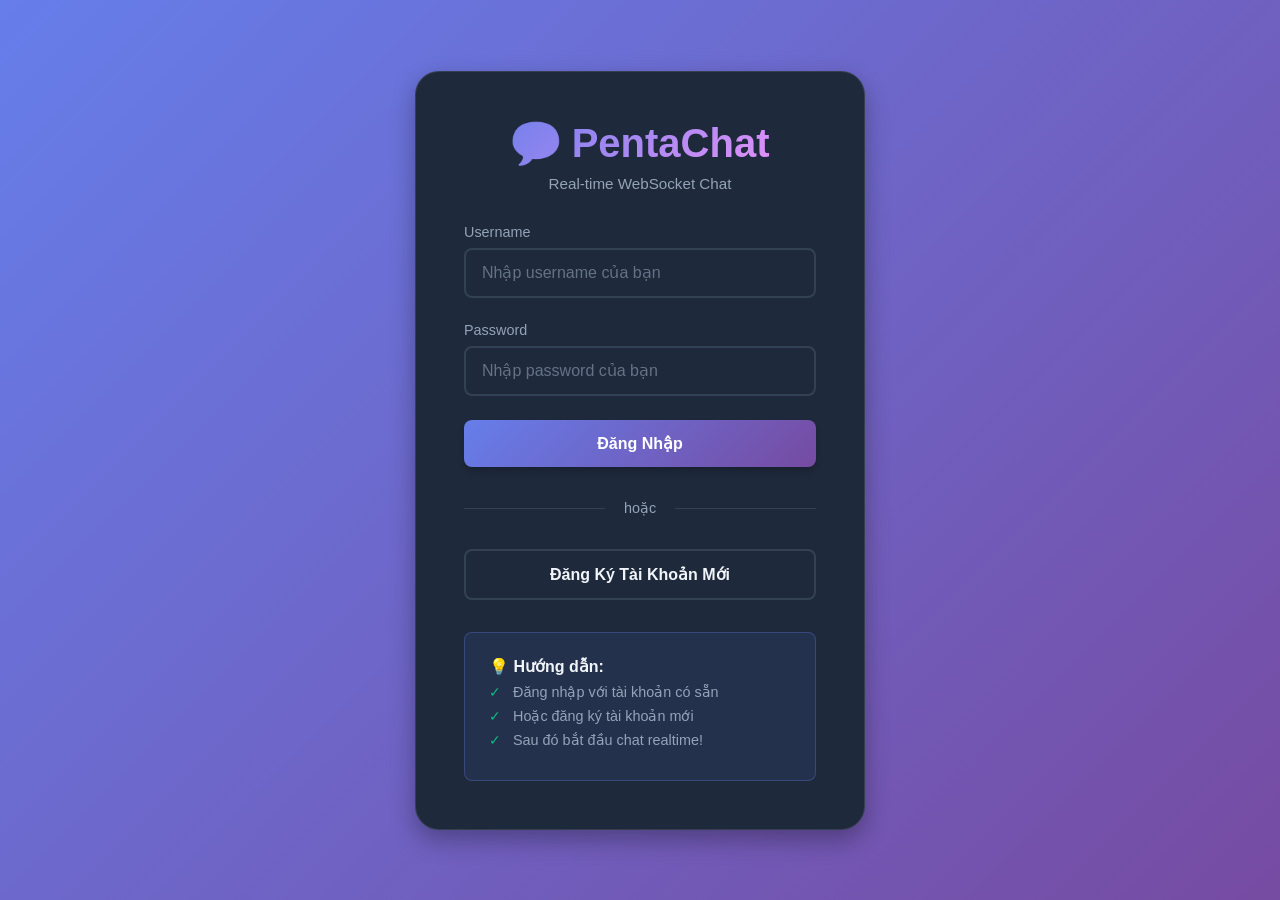
==== src/main/resources/static/index.html @ 5e272af3 "merge all small feature of chat realtime" ====
<!DOCTYPE html>
<html lang="vi">
<head>
    <meta charset="UTF-8">
    <meta name="viewport" content="width=device-width, initial-scale=1.0">
    <title>PentaChat - Đăng Nhập</title>
    <link rel="stylesheet" href="css/style.css">
</head>
<body>
    <div class="container">
        <div class="login-card">
            <div class="logo">
                <h1>💬 PentaChat</h1>
                <p>Real-time WebSocket Chat</p>
            </div>

            <form id="loginForm" class="auth-form">
                <div class="form-group">
                    <label for="username">Username</label>
                    <input 
                        type="text" 
                        id="username" 
                        name="username" 
                        placeholder="Nhập username của bạn"
                        required
                        autocomplete="username"
                    >
                </div>

                <div class="form-group">
                    <label for="password">Password</label>
                    <input 
                        type="password" 
                        id="password" 
                        name="password" 
                        placeholder="Nhập password của bạn"
                        required
                        autocomplete="current-password"
                    >
                </div>

                <div id="errorMessage" class="error-message" style="display: none;"></div>

                <button type="submit" class="btn btn-primary" id="loginBtn">
                    <span class="btn-text">Đăng Nhập</span>
                    <span class="btn-loader" style="display: none;">⏳</span>
                </button>
            </form>

            <div class="divider">
                <span>hoặc</span>
            </div>

            <button class="btn btn-secondary" id="registerBtn">
                Đăng Ký Tài Khoản Mới
            </button>

            <div class="info-box">
                <p><strong>💡 Hướng dẫn:</strong></p>
                <ul>
                    <li>Đăng nhập với tài khoản có sẵn</li>
                    <li>Hoặc đăng ký tài khoản mới</li>
                    <li>Sau đó bắt đầu chat realtime!</li>
                </ul>
            </div>
        </div>
    </div>

    <script src="js/auth.js"></script>
</body>
</html>
---- src/main/resources/static/css/style.css ----
/* ===================================
   GLOBAL STYLES & RESET
   =================================== */
* {
    margin: 0;
    padding: 0;
    box-sizing: border-box;
}

:root {
    /* Color Palette */
    --primary-color: #667eea;
    --primary-dark: #5568d3;
    --secondary-color: #764ba2;
    --accent-color: #f093fb;
    --success-color: #10b981;
    --error-color: #ef4444;
    --warning-color: #f59e0b;
    
    /* Neutral Colors */
    --bg-primary: #0f172a;
    --bg-secondary: #1e293b;
    --bg-card: #1e293b;
    --text-primary: #f1f5f9;
    --text-secondary: #94a3b8;
    --border-color: #334155;
    
    /* Spacing */
    --spacing-xs: 0.5rem;
    --spacing-sm: 1rem;
    --spacing-md: 1.5rem;
    --spacing-lg: 2rem;
    --spacing-xl: 3rem;
    
    /* Border Radius */
    --radius-sm: 0.5rem;
    --radius-md: 1rem;
    --radius-lg: 1.5rem;
    
    /* Shadows */
    --shadow-sm: 0 2px 4px rgba(0, 0, 0, 0.1);
    --shadow-md: 0 4px 6px rgba(0, 0, 0, 0.2);
    --shadow-lg: 0 10px 25px rgba(0, 0, 0, 0.3);
    --shadow-glow: 0 0 20px rgba(102, 126, 234, 0.3);
}

body {
    font-family: 'Segoe UI', Tahoma, Geneva, Verdana, sans-serif;
    background: linear-gradient(135deg, #667eea 0%, #764ba2 100%);
    color: var(--text-primary);
    min-height: 100vh;
    display: flex;
    align-items: center;
    justify-content: center;
    padding: var(--spacing-sm);
}

/* ===================================
   LOGIN PAGE STYLES
   =================================== */
.container {
    width: 100%;
    max-width: 450px;
    animation: fadeInUp 0.6s ease-out;
}

.login-card {
    background: var(--bg-card);
    border-radius: var(--radius-lg);
    padding: var(--spacing-xl);
    box-shadow: var(--shadow-lg);
    backdrop-filter: blur(10px);
    border: 1px solid rgba(255, 255, 255, 0.1);
}

.logo {
    text-align: center;
    margin-bottom: var(--spacing-lg);
}

.logo h1 {
    font-size: 2.5rem;
    margin-bottom: var(--spacing-xs);
    background: linear-gradient(135deg, var(--primary-color), var(--accent-color));
    -webkit-background-clip: text;
    -webkit-text-fill-color: transparent;
    background-clip: text;
}

.logo p {
    color: var(--text-secondary);
    font-size: 0.95rem;
}

/* Form Styles */
.auth-form {
    margin-bottom: var(--spacing-md);
}

.form-group {
    margin-bottom: var(--spacing-md);
}

.form-group label {
    display: block;
    margin-bottom: var(--spacing-xs);
    color: var(--text-secondary);
    font-size: 0.9rem;
    font-weight: 500;
}

.form-group input {
    width: 100%;
    padding: 0.875rem 1rem;
    background: var(--bg-secondary);
    border: 2px solid var(--border-color);
    border-radius: var(--radius-sm);
    color: var(--text-primary);
    font-size: 1rem;
    transition: all 0.3s ease;
}

.form-group input:focus {
    outline: none;
    border-color: var(--primary-color);
    box-shadow: 0 0 0 3px rgba(102, 126, 234, 0.1);
}

.form-group input::placeholder {
    color: var(--text-secondary);
    opacity: 0.6;
}

/* Buttons */
.btn {
    width: 100%;
    padding: 0.875rem 1.5rem;
    border: none;
    border-radius: var(--radius-sm);
    font-size: 1rem;
    font-weight: 600;
    cursor: pointer;
    transition: all 0.3s ease;
    display: flex;
    align-items: center;
    justify-content: center;
    gap: var(--spacing-xs);
}

.btn-primary {
    background: linear-gradient(135deg, var(--primary-color), var(--secondary-color));
    color: white;
    box-shadow: var(--shadow-md);
}

.btn-primary:hover {
    transform: translateY(-2px);
    box-shadow: var(--shadow-glow);
}

.btn-primary:active {
    transform: translateY(0);
}

.btn-primary:disabled {
    opacity: 0.6;
    cursor: not-allowed;
    transform: none;
}

.btn-secondary {
    background: transparent;
    color: var(--text-primary);
    border: 2px solid var(--border-color);
}

.btn-secondary:hover {
    border-color: var(--primary-color);
    background: rgba(102, 126, 234, 0.1);
}

/* Error Message */
.error-message {
    background: rgba(239, 68, 68, 0.1);
    border: 1px solid var(--error-color);
    color: var(--error-color);
    padding: var(--spacing-sm);
    border-radius: var(--radius-sm);
    margin-bottom: var(--spacing-md);
    font-size: 0.9rem;
}

/* Divider */
.divider {
    text-align: center;
    margin: var(--spacing-lg) 0;
    position: relative;
}

.divider::before,
.divider::after {
    content: '';
    position: absolute;
    top: 50%;
    width: 40%;
    height: 1px;
    background: var(--border-color);
}

.divider::before {
    left: 0;
}

.divider::after {
    right: 0;
}

.divider span {
    background: var(--bg-card);
    padding: 0 var(--spacing-sm);
    color: var(--text-secondary);
    font-size: 0.9rem;
}

/* Info Box */
.info-box {
    background: rgba(102, 126, 234, 0.1);
    border: 1px solid rgba(102, 126, 234, 0.3);
    border-radius: var(--radius-sm);
    padding: var(--spacing-md);
    margin-top: var(--spacing-lg);
}

.info-box p {
    margin-bottom: var(--spacing-xs);
    color: var(--text-primary);
}

.info-box ul {
    list-style: none;
    padding-left: 0;
}

.info-box li {
    color: var(--text-secondary);
    font-size: 0.9rem;
    margin: var(--spacing-xs) 0;
    padding-left: 1.5rem;
    position: relative;
}

.info-box li::before {
    content: '✓';
    position: absolute;
    left: 0;
    color: var(--success-color);
}

/* ===================================
   CHAT PAGE STYLES
   =================================== */
.chat-container {
    width: 100%;
    max-width: 1200px;
    height: 90vh;
    background: var(--bg-card);
    border-radius: var(--radius-lg);
    box-shadow: var(--shadow-lg);
    display: flex;
    flex-direction: column;
    overflow: hidden;
    animation: fadeInUp 0.6s ease-out;
}

/* Chat Header */
.chat-header {
    background: linear-gradient(135deg, var(--primary-color), var(--secondary-color));
    padding: var(--spacing-md);
    display: flex;
    justify-content: space-between;
    align-items: center;
    box-shadow: var(--shadow-md);
}

.header-left {
    display: flex;
    align-items: center;
    gap: var(--spacing-md);
}

.header-left h2 {
    font-size: 1.5rem;
    margin: 0;
}

.header-right {
    display: flex;
    align-items: center;
    gap: var(--spacing-md);
}

.username-display {
    font-size: 0.95rem;
    opacity: 0.9;
}

.btn-logout {
    padding: 0.5rem 1rem;
    background: rgba(255, 255, 255, 0.2);
    color: white;
    border: 1px solid rgba(255, 255, 255, 0.3);
    border-radius: var(--radius-sm);
    font-size: 0.9rem;
    cursor: pointer;
    transition: all 0.3s ease;
}

.btn-logout:hover {
    background: rgba(255, 255, 255, 0.3);
}

/* Status Badge */
.status-badge {
    padding: 0.375rem 0.75rem;
    border-radius: 1rem;
    font-size: 0.8rem;
    font-weight: 600;
    display: inline-flex;
    align-items: center;
    gap: 0.375rem;
}

.status-badge::before {
    content: '';
    width: 8px;
    height: 8px;
    border-radius: 50%;
    display: inline-block;
}

.status-connecting {
    background: rgba(245, 158, 11, 0.2);
    color: var(--warning-color);
}

.status-connecting::before {
    background: var(--warning-color);
    animation: pulse 1.5s ease-in-out infinite;
}

.status-connected {
    background: rgba(16, 185, 129, 0.2);
    color: var(--success-color);
}

.status-connected::before {
    background: var(--success-color);
}

.status-disconnected {
    background: rgba(239, 68, 68, 0.2);
    color: var(--error-color);
}

.status-disconnected::before {
    background: var(--error-color);
}

/* Messages Container */
.messages-container {
    flex: 1;
    overflow-y: auto;
    padding: var(--spacing-md);
    background: var(--bg-primary);
}

.welcome-message {
    text-align: center;
    padding: var(--spacing-xl);
    color: var(--text-secondary);
}

.welcome-message h3 {
    color: var(--text-primary);
    margin-bottom: var(--spacing-sm);
}

/* Message Bubble */
.message {
    margin-bottom: var(--spacing-md);
    animation: slideIn 0.3s ease-out;
}

.message-header {
    display: flex;
    align-items: center;
    gap: var(--spacing-xs);
    margin-bottom: 0.375rem;
}

.message-sender {
    font-weight: 600;
    color: var(--primary-color);
    font-size: 0.9rem;
}

.message-time {
    font-size: 0.75rem;
    color: var(--text-secondary);
}

.message-recipient {
    font-size: 0.8rem;
    color: var(--accent-color);
    font-style: italic;
}

.message-bubble {
    background: var(--bg-secondary);
    padding: var(--spacing-sm) var(--spacing-md);
    border-radius: var(--radius-md);
    border-left: 3px solid var(--primary-color);
    max-width: 70%;
    word-wrap: break-word;
}

.message.own .message-bubble {
    background: linear-gradient(135deg, rgba(102, 126, 234, 0.2), rgba(118, 75, 162, 0.2));
    border-left: 3px solid var(--accent-color);
    margin-left: auto;
}

.message.own .message-sender {
    color: var(--accent-color);
}

/* Chat Input */
.chat-input-container {
    padding: var(--spacing-md);
    background: var(--bg-secondary);
    border-top: 1px solid var(--border-color);
}

.message-form {
    display: flex;
    flex-direction: column;
    gap: var(--spacing-sm);
}

.input-recipient {
    padding: 0.625rem 1rem;
    background: var(--bg-primary);
    border: 1px solid var(--border-color);
    border-radius: var(--radius-sm);
    color: var(--text-primary);
    font-size: 0.9rem;
}

.input-recipient:focus {
    outline: none;
    border-color: var(--primary-color);
}

.input-wrapper {
    display: flex;
    gap: var(--spacing-sm);
}

.input-wrapper input {
    flex: 1;
    padding: 0.875rem 1rem;
    background: var(--bg-primary);
    border: 2px solid var(--border-color);
    border-radius: var(--radius-sm);
    color: var(--text-primary);
    font-size: 1rem;
}

.input-wrapper input:focus {
    outline: none;
    border-color: var(--primary-color);
    box-shadow: 0 0 0 3px rgba(102, 126, 234, 0.1);
}

.btn-send {
    padding: 0.875rem 1.5rem;
    background: linear-gradient(135deg, var(--primary-color), var(--secondary-color));
    color: white;
    border: none;
    border-radius: var(--radius-sm);
    font-weight: 600;
    cursor: pointer;
    transition: all 0.3s ease;
    white-space: nowrap;
}

.btn-send:hover:not(:disabled) {
    transform: translateY(-2px);
    box-shadow: var(--shadow-glow);
}

.btn-send:disabled {
    opacity: 0.5;
    cursor: not-allowed;
}

/* ===================================
   ANIMATIONS
   =================================== */
@keyframes fadeInUp {
    from {
        opacity: 0;
        transform: translateY(20px);
    }
    to {
        opacity: 1;
        transform: translateY(0);
    }
}

@keyframes slideIn {
    from {
        opacity: 0;
        transform: translateX(-10px);
    }
    to {
        opacity: 1;
        transform: translateX(0);
    }
}

@keyframes pulse {
    0%, 100% {
        opacity: 1;
    }
    50% {
        opacity: 0.5;
    }
}

/* ===================================
   SCROLLBAR STYLING
   =================================== */
.messages-container::-webkit-scrollbar {
    width: 8px;
}

.messages-container::-webkit-scrollbar-track {
    background: var(--bg-primary);
}

.messages-container::-webkit-scrollbar-thumb {
    background: var(--border-color);
    border-radius: 4px;
}

.messages-container::-webkit-scrollbar-thumb:hover {
    background: var(--primary-color);
}

/* ===================================
   RESPONSIVE DESIGN
   =================================== */
@media (max-width: 768px) {
    .chat-container {
        height: 100vh;
        border-radius: 0;
    }
    
    .chat-header {
        flex-direction: column;
        gap: var(--spacing-sm);
        align-items: flex-start;
    }
    
    .header-right {
        width: 100%;
        justify-content: space-between;
    }
    
    .message-bubble {
        max-width: 85%;
    }
    
    .input-wrapper {
        flex-direction: column;
    }
    
    .btn-send {
        width: 100%;
    }
}
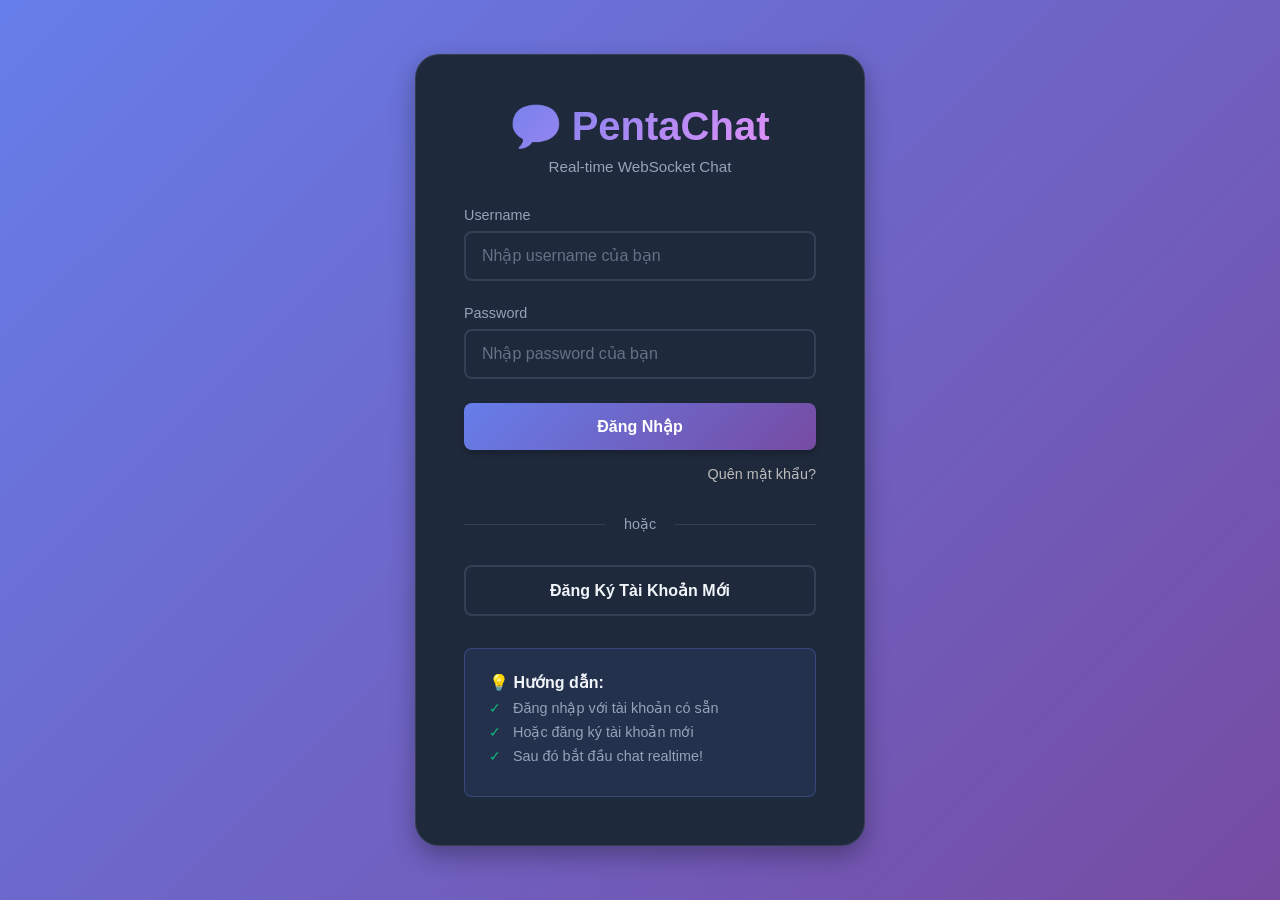
==== commit 4e112b9a: "Fix: Hoan thien chuc nang Reset Password (Re-upload)" ====
--- a/src/main/resources/static/index.html
+++ b/src/main/resources/static/index.html
@@ -45,6 +45,12 @@
                     <span class="btn-text">Đăng Nhập</span>
                     <span class="btn-loader" style="display: none;">⏳</span>
                 </button>
+
+                <div style="text-align: right; margin-top: 15px; margin-bottom: 10px;">
+                    <a href="#" id="btnForgotPassword" style="color: #bbb; font-size: 0.9em; text-decoration: none;">
+                        Quên mật khẩu?
+                    </a>
+                </div>
             </form>
 
             <div class="divider">
@@ -67,5 +73,42 @@
     </div>
 
     <script src="js/auth.js"></script>
+
+    <script>
+        document.getElementById('btnForgotPassword').addEventListener('click', async function(e) {
+            e.preventDefault();
+            
+            // 1. Hiện hộp thoại hỏi Username
+            const username = prompt("Nhập Username của bạn để lấy lại mật khẩu:");
+            
+            if (username) {
+                // 2. Gọi API gửi mail
+                try {
+                    // Thông báo nhẹ để người dùng biết đang xử lý
+                    // (Tùy chọn: Có thể dùng alert hoặc console.log)
+                    console.log("Đang gửi yêu cầu..."); 
+                    
+                    const response = await fetch('/api/auth/forgot-password', {
+                        method: 'POST',
+                        headers: {
+                            'Content-Type': 'application/json'
+                        },
+                        body: JSON.stringify({ username: username })
+                    });
+
+                    const data = await response.json();
+
+                    if (response.ok) {
+                        alert("✅ Thành công! " + data.message);
+                    } else {
+                        alert("❌ Lỗi: " + (data.message || "Có lỗi xảy ra"));
+                    }
+                } catch (error) {
+                    console.error(error);
+                    alert("❌ Không thể kết nối đến Server!");
+                }
+            }
+        });
+    </script>
 </body>
-</html>
+</html>
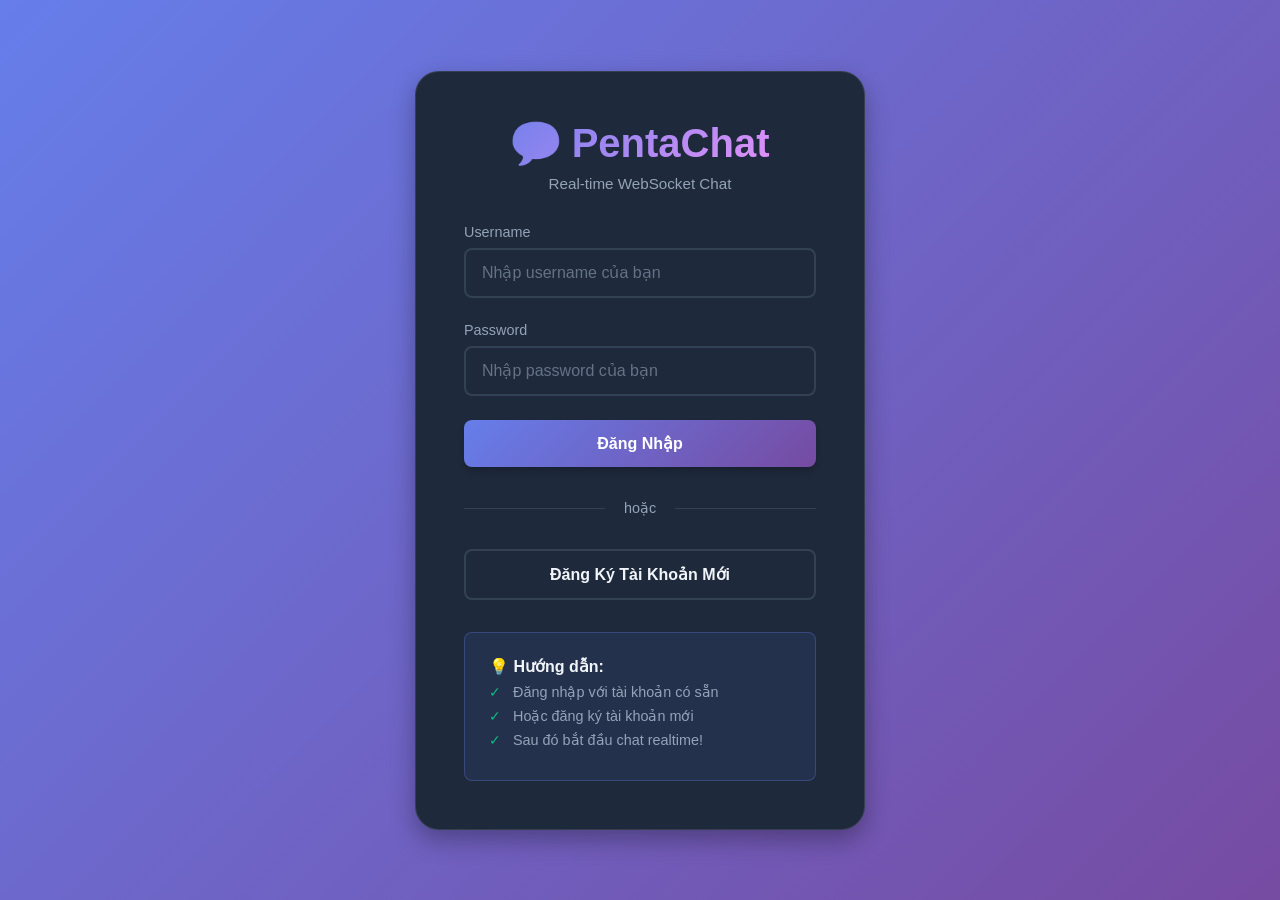
==== commit fa7c723a: "Done Create Room and Invite" ====
--- a/src/main/resources/static/index.html
+++ b/src/main/resources/static/index.html
@@ -45,12 +45,6 @@
                     <span class="btn-text">Đăng Nhập</span>
                     <span class="btn-loader" style="display: none;">⏳</span>
                 </button>
-
-                <div style="text-align: right; margin-top: 15px; margin-bottom: 10px;">
-                    <a href="#" id="btnForgotPassword" style="color: #bbb; font-size: 0.9em; text-decoration: none;">
-                        Quên mật khẩu?
-                    </a>
-                </div>
             </form>
 
             <div class="divider">
@@ -73,42 +67,5 @@
     </div>
 
     <script src="js/auth.js"></script>
-
-    <script>
-        document.getElementById('btnForgotPassword').addEventListener('click', async function(e) {
-            e.preventDefault();
-            
-            // 1. Hiện hộp thoại hỏi Username
-            const username = prompt("Nhập Username của bạn để lấy lại mật khẩu:");
-            
-            if (username) {
-                // 2. Gọi API gửi mail
-                try {
-                    // Thông báo nhẹ để người dùng biết đang xử lý
-                    // (Tùy chọn: Có thể dùng alert hoặc console.log)
-                    console.log("Đang gửi yêu cầu..."); 
-                    
-                    const response = await fetch('/api/auth/forgot-password', {
-                        method: 'POST',
-                        headers: {
-                            'Content-Type': 'application/json'
-                        },
-                        body: JSON.stringify({ username: username })
-                    });
-
-                    const data = await response.json();
-
-                    if (response.ok) {
-                        alert("✅ Thành công! " + data.message);
-                    } else {
-                        alert("❌ Lỗi: " + (data.message || "Có lỗi xảy ra"));
-                    }
-                } catch (error) {
-                    console.error(error);
-                    alert("❌ Không thể kết nối đến Server!");
-                }
-            }
-        });
-    </script>
 </body>
-</html>+</html>
--- a/src/main/resources/static/css/style.css
+++ b/src/main/resources/static/css/style.css
@@ -559,6 +559,152 @@
 }
 
 /* ===================================
+   FRIENDS MODAL STYLES
+   =================================== */
+.modal {
+    display: none; /* Hidden by default */
+    position: fixed;
+    z-index: 1000;
+    left: 0;
+    top: 0;
+    width: 100%;
+    height: 100%;
+    overflow: auto;
+    background-color: rgba(0, 0, 0, 0.6);
+    animation: fadeIn 0.3s ease;
+}
+
+.modal-content {
+    background-color: var(--bg-secondary);
+    margin: 10% auto;
+    padding: var(--spacing-lg);
+    border: 1px solid var(--border-color);
+    width: 90%;
+    max-width: 600px;
+    border-radius: var(--radius-md);
+    box-shadow: var(--shadow-lg);
+    animation: slideDown 0.4s ease-out;
+}
+
+.modal-header {
+    display: flex;
+    justify-content: space-between;
+    align-items: center;
+    border-bottom: 1px solid var(--border-color);
+    padding-bottom: var(--spacing-sm);
+    margin-bottom: var(--spacing-md);
+}
+
+.modal-header h2 {
+    color: var(--primary-color);
+}
+
+.close-btn {
+    color: var(--text-secondary);
+    font-size: 28px;
+    font-weight: bold;
+    cursor: pointer;
+    transition: color 0.3s ease;
+}
+
+.close-btn:hover,
+.close-btn:focus {
+    color: var(--text-primary);
+}
+/* Nút X cơ bản */
+.close-x {
+    font-size: 32px; /* Tăng size nhẹ cho dễ bấm */
+    color: #8b949e;
+    cursor: pointer;
+    display: inline-block;
+    transition: all 0.4s cubic-bezier(0.175, 0.885, 0.32, 1.275); /* Hiệu ứng nảy nhẹ */
+    user-select: none;
+    line-height: 1;
+}
+
+/* Hiệu ứng khi di chuột vào (Hover) */
+.close-x:hover {
+    color: #ff4757; /* Màu đỏ rực */
+    transform: rotate(90deg) scale(1.2); /* Xoay 90 độ và phóng to 20% */
+    text-shadow: 0 0 10px rgba(255, 71, 87, 0.8); /* Phát sáng màu đỏ */
+}
+
+/* Hiệu ứng khi bấm vào (Active) */
+.close-x:active {
+    transform: scale(0.9); /* Thu nhỏ lại một chút khi nhấn để tạo cảm giác cơ học */
+}
+.friends-section {
+    margin-bottom: var(--spacing-lg);
+}
+
+.friends-section h3 {
+    margin-bottom: var(--spacing-sm);
+    color: var(--text-secondary);
+    border-bottom: 1px solid var(--border-color);
+    padding-bottom: var(--spacing-xs);
+}
+
+.user-list {
+    max-height: 200px;
+    overflow-y: auto;
+    padding-right: var(--spacing-xs); /* For scrollbar */
+}
+
+.user-list-item {
+    display: flex;
+    justify-content: space-between;
+    align-items: center;
+    padding: var(--spacing-sm);
+    border-radius: var(--radius-sm);
+    transition: background-color 0.2s ease;
+}
+
+.user-list-item:not(:last-child) {
+    border-bottom: 1px solid var(--border-color);
+}
+
+.user-list-item:hover {
+    background-color: rgba(102, 126, 234, 0.1);
+}
+
+.user-list-item .username {
+    font-weight: 600;
+}
+
+.user-list-item .actions {
+    display: flex;
+    gap: var(--spacing-xs);
+}
+
+.user-list-item .btn-action {
+    padding: 0.3rem 0.6rem;
+    font-size: 0.8rem;
+    border-radius: var(--radius-sm);
+    border: 1px solid transparent;
+    cursor: pointer;
+    transition: all 0.2s ease;
+}
+
+.btn-add {
+    background-color: var(--success-color);
+    color: white;
+}
+.btn-add:hover { background-color: #15803d; }
+
+.btn-accept {
+    background-color: var(--primary-color);
+    color: white;
+}
+.btn-accept:hover { background-color: var(--primary-dark); }
+
+.btn-reject, .btn-unfriend {
+    background-color: var(--error-color);
+    color: white;
+}
+.btn-reject:hover, .btn-unfriend:hover { background-color: #b91c1c; }
+
+
+/* ===================================
    RESPONSIVE DESIGN
    =================================== */
 @media (max-width: 768px) {
@@ -589,4 +735,152 @@
     .btn-send {
         width: 100%;
     }
-}
+
+    .modal-content {
+        margin: 5% auto;
+        width: 95%;
+    }
+}
+@keyframes fadeIn {
+    from { opacity: 0; }
+    to { opacity: 1; }
+}
+@keyframes slideDown {
+    from { transform: translateY(-50px); opacity: 0; }
+    to { transform: translateY(0); opacity: 1; }
+}
+/* Style cho nút Game trên Header */
+.btn-nav {
+    background: #6c5ce7;
+    color: white;
+    border: none;
+    padding: 8px 15px;
+    border-radius: 6px;
+    cursor: pointer;
+    font-weight: bold;
+    transition: 0.3s;
+    margin-right: 10px;
+}
+
+.btn-nav:hover { background: #a29bfe; transform: translateY(-2px); }
+
+/* --- Gaming Modal Core --- */
+.gaming-theme {
+    background: #1a1c2c !important; 
+    color: #ffffff !important;
+    border: 1px solid #3e4461;
+    border-radius: 12px;
+    padding: 25px;
+    box-shadow: 0 20px 50px rgba(0,0,0,0.5);
+}
+
+/* --- Game Selection Grid --- */
+.game-grid {
+    display: grid;
+    grid-template-columns: repeat(2, 1fr);
+    gap: 15px;
+    margin-top: 20px;
+}
+
+.game-card {
+    background: #252943;
+    border: 2px solid #3e4461;
+    border-radius: 12px;
+    padding: 20px;
+    text-align: center;
+    cursor: pointer;
+    transition: all 0.3s ease;
+}
+
+/* FIX: Không để background white ở đây nữa */
+.game-card:hover {
+    transform: translateY(-5px);
+    border-color: #6c5ce7;
+    background: #2d3436; /* Màu xám đen khi hover */
+    box-shadow: 0 8px 20px rgba(108, 92, 231, 0.4);
+}
+
+.game-icon { font-size: 2.5rem; display: block; margin-bottom: 10px; }
+.game-name { font-weight: bold; color: #a29bfe; } /* Màu tím nhạt cho nổi */
+
+/* --- Lobby Layout --- */
+.room-status-bar {
+    display: flex;
+    justify-content: space-between;
+    align-items: center;
+    background: #111422;
+    padding: 12px 18px;
+    border-radius: 10px;
+    margin-bottom: 20px;
+    border: 1px solid #2d3436;
+}
+
+.lobby-columns { display: flex; gap: 20px; margin-bottom: 20px; }
+
+.lobby-column {
+    flex: 1;
+    background: #111422; 
+    border-radius: 10px;
+    padding: 15px;
+    border: 1px solid #334155;
+}
+
+.column-title {
+    margin-bottom: 15px;
+    font-size: 0.85rem;
+    color: #00cec9;
+    text-transform: uppercase;
+    letter-spacing: 1.5px;
+    border-bottom: 1px solid #334155;
+    padding-bottom: 8px;
+}
+
+/* --- User Items List - FIX TÀNG HÌNH --- */
+.user-list-container {
+    height: 220px;
+    overflow-y: auto;
+}
+
+/* Item này dùng cho cả danh sách mời và đã vào */
+.user-list-item {
+    display: flex;
+    justify-content: space-between;
+    align-items: center;
+    padding: 10px 15px;
+    background: #1e293b !important; /* Xanh đen */
+    margin-bottom: 8px;
+    border-radius: 8px;
+    border: 1px solid #334155;
+    color: #ffffff !important; /* Chữ luôn trắng */
+}
+
+.user-list-item:hover {
+    background: #2d3436 !important;
+    border-color: #6c5ce7;
+}
+
+.user-list-item span {
+    color: #ffffff !important;
+    font-size: 0.95rem;
+}
+
+/* --- Buttons --- */
+.shiny-start-btn {
+    width: 100%;
+    padding: 16px;
+    background: linear-gradient(135deg, #6c5ce7, #764ba2);
+    color: white;
+    border: none;
+    border-radius: 10px;
+    font-weight: 800;
+    font-size: 1.1rem;
+    cursor: pointer;
+    box-shadow: 0 10px 20px rgba(108, 92, 231, 0.3);
+    transition: 0.3s;
+}
+
+.shiny-start-btn:hover {
+    filter: brightness(1.2);
+    transform: translateY(-3px);
+    box-shadow: 0 15px 30px rgba(108, 92, 231, 0.5);
+}
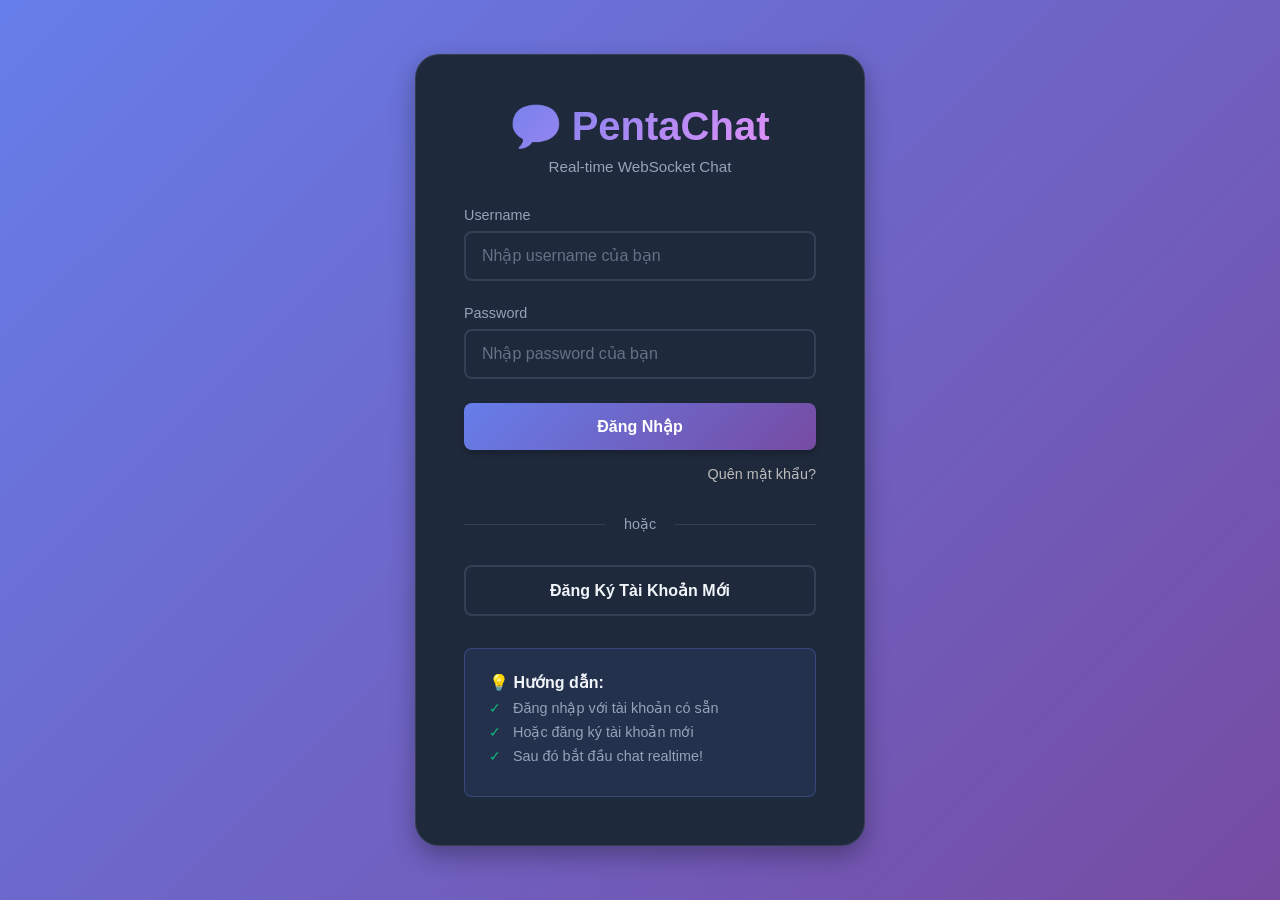
==== commit 3b31e8aa: "chore: resolve merge conflict between list game  and develop" ====
--- a/src/main/resources/static/index.html
+++ b/src/main/resources/static/index.html
@@ -45,6 +45,12 @@
                     <span class="btn-text">Đăng Nhập</span>
                     <span class="btn-loader" style="display: none;">⏳</span>
                 </button>
+
+                <div style="text-align: right; margin-top: 15px; margin-bottom: 10px;">
+                    <a href="#" id="btnForgotPassword" style="color: #bbb; font-size: 0.9em; text-decoration: none;">
+                        Quên mật khẩu?
+                    </a>
+                </div>
             </form>
 
             <div class="divider">
@@ -67,5 +73,42 @@
     </div>
 
     <script src="js/auth.js"></script>
+
+    <script>
+        document.getElementById('btnForgotPassword').addEventListener('click', async function(e) {
+            e.preventDefault();
+            
+            // 1. Hiện hộp thoại hỏi Username
+            const username = prompt("Nhập Username của bạn để lấy lại mật khẩu:");
+            
+            if (username) {
+                // 2. Gọi API gửi mail
+                try {
+                    // Thông báo nhẹ để người dùng biết đang xử lý
+                    // (Tùy chọn: Có thể dùng alert hoặc console.log)
+                    console.log("Đang gửi yêu cầu..."); 
+                    
+                    const response = await fetch('/api/auth/forgot-password', {
+                        method: 'POST',
+                        headers: {
+                            'Content-Type': 'application/json'
+                        },
+                        body: JSON.stringify({ username: username })
+                    });
+
+                    const data = await response.json();
+
+                    if (response.ok) {
+                        alert("✅ Thành công! " + data.message);
+                    } else {
+                        alert("❌ Lỗi: " + (data.message || "Có lỗi xảy ra"));
+                    }
+                } catch (error) {
+                    console.error(error);
+                    alert("❌ Không thể kết nối đến Server!");
+                }
+            }
+        });
+    </script>
 </body>
-</html>
+</html>
--- a/src/main/resources/static/css/style.css
+++ b/src/main/resources/static/css/style.css
@@ -16,7 +16,7 @@
     --success-color: #10b981;
     --error-color: #ef4444;
     --warning-color: #f59e0b;
-    
+
     /* Neutral Colors */
     --bg-primary: #0f172a;
     --bg-secondary: #1e293b;
@@ -24,19 +24,19 @@
     --text-primary: #f1f5f9;
     --text-secondary: #94a3b8;
     --border-color: #334155;
-    
+
     /* Spacing */
     --spacing-xs: 0.5rem;
     --spacing-sm: 1rem;
     --spacing-md: 1.5rem;
     --spacing-lg: 2rem;
     --spacing-xl: 3rem;
-    
+
     /* Border Radius */
     --radius-sm: 0.5rem;
     --radius-md: 1rem;
     --radius-lg: 1.5rem;
-    
+
     /* Shadows */
     --shadow-sm: 0 2px 4px rgba(0, 0, 0, 0.1);
     --shadow-md: 0 4px 6px rgba(0, 0, 0, 0.2);
@@ -512,6 +512,7 @@
         opacity: 0;
         transform: translateY(20px);
     }
+
     to {
         opacity: 1;
         transform: translateY(0);
@@ -523,6 +524,7 @@
         opacity: 0;
         transform: translateX(-10px);
     }
+
     to {
         opacity: 1;
         transform: translateX(0);
@@ -530,9 +532,12 @@
 }
 
 @keyframes pulse {
-    0%, 100% {
+
+    0%,
+    100% {
         opacity: 1;
     }
+
     50% {
         opacity: 0.5;
     }
@@ -562,7 +567,8 @@
    FRIENDS MODAL STYLES
    =================================== */
 .modal {
-    display: none; /* Hidden by default */
+    display: none;
+    /* Hidden by default */
     position: fixed;
     z-index: 1000;
     left: 0;
@@ -611,28 +617,36 @@
 .close-btn:focus {
     color: var(--text-primary);
 }
+
 /* Nút X cơ bản */
 .close-x {
-    font-size: 32px; /* Tăng size nhẹ cho dễ bấm */
+    font-size: 32px;
+    /* Tăng size nhẹ cho dễ bấm */
     color: #8b949e;
     cursor: pointer;
     display: inline-block;
-    transition: all 0.4s cubic-bezier(0.175, 0.885, 0.32, 1.275); /* Hiệu ứng nảy nhẹ */
+    transition: all 0.4s cubic-bezier(0.175, 0.885, 0.32, 1.275);
+    /* Hiệu ứng nảy nhẹ */
     user-select: none;
     line-height: 1;
 }
 
 /* Hiệu ứng khi di chuột vào (Hover) */
 .close-x:hover {
-    color: #ff4757; /* Màu đỏ rực */
-    transform: rotate(90deg) scale(1.2); /* Xoay 90 độ và phóng to 20% */
-    text-shadow: 0 0 10px rgba(255, 71, 87, 0.8); /* Phát sáng màu đỏ */
+    color: #ff4757;
+    /* Màu đỏ rực */
+    transform: rotate(90deg) scale(1.2);
+    /* Xoay 90 độ và phóng to 20% */
+    text-shadow: 0 0 10px rgba(255, 71, 87, 0.8);
+    /* Phát sáng màu đỏ */
 }
 
 /* Hiệu ứng khi bấm vào (Active) */
 .close-x:active {
-    transform: scale(0.9); /* Thu nhỏ lại một chút khi nhấn để tạo cảm giác cơ học */
-}
+    transform: scale(0.9);
+    /* Thu nhỏ lại một chút khi nhấn để tạo cảm giác cơ học */
+}
+
 .friends-section {
     margin-bottom: var(--spacing-lg);
 }
@@ -647,7 +661,8 @@
 .user-list {
     max-height: 200px;
     overflow-y: auto;
-    padding-right: var(--spacing-xs); /* For scrollbar */
+    padding-right: var(--spacing-xs);
+    /* For scrollbar */
 }
 
 .user-list-item {
@@ -689,20 +704,30 @@
     background-color: var(--success-color);
     color: white;
 }
-.btn-add:hover { background-color: #15803d; }
+
+.btn-add:hover {
+    background-color: #15803d;
+}
 
 .btn-accept {
     background-color: var(--primary-color);
     color: white;
 }
-.btn-accept:hover { background-color: var(--primary-dark); }
-
-.btn-reject, .btn-unfriend {
+
+.btn-accept:hover {
+    background-color: var(--primary-dark);
+}
+
+.btn-reject,
+.btn-unfriend {
     background-color: var(--error-color);
     color: white;
 }
-.btn-reject:hover, .btn-unfriend:hover { background-color: #b91c1c; }
-
+
+.btn-reject:hover,
+.btn-unfriend:hover {
+    background-color: #b91c1c;
+}
 
 /* ===================================
    RESPONSIVE DESIGN
@@ -712,26 +737,26 @@
         height: 100vh;
         border-radius: 0;
     }
-    
+
     .chat-header {
         flex-direction: column;
         gap: var(--spacing-sm);
         align-items: flex-start;
     }
-    
+
     .header-right {
         width: 100%;
         justify-content: space-between;
     }
-    
+
     .message-bubble {
         max-width: 85%;
     }
-    
+
     .input-wrapper {
         flex-direction: column;
     }
-    
+
     .btn-send {
         width: 100%;
     }
@@ -741,14 +766,32 @@
         width: 95%;
     }
 }
+
 @keyframes fadeIn {
-    from { opacity: 0; }
-    to { opacity: 1; }
-}
+    from {
+        opacity: 0;
+    }
+
+    to {
+        opacity: 1;
+    }
+}
+
 @keyframes slideDown {
-    from { transform: translateY(-50px); opacity: 0; }
-    to { transform: translateY(0); opacity: 1; }
-}
+    from {
+        transform: translateY(-50px);
+        opacity: 0;
+    }
+
+    to {
+        transform: translateY(0);
+        opacity: 1;
+    }
+}
+
+/* ===================================
+   GAMING STYLES
+   =================================== */
 /* Style cho nút Game trên Header */
 .btn-nav {
     background: #6c5ce7;
@@ -762,16 +805,19 @@
     margin-right: 10px;
 }
 
-.btn-nav:hover { background: #a29bfe; transform: translateY(-2px); }
+.btn-nav:hover {
+    background: #a29bfe;
+    transform: translateY(-2px);
+}
 
 /* --- Gaming Modal Core --- */
 .gaming-theme {
-    background: #1a1c2c !important; 
+    background: #1a1c2c !important;
     color: #ffffff !important;
     border: 1px solid #3e4461;
     border-radius: 12px;
     padding: 25px;
-    box-shadow: 0 20px 50px rgba(0,0,0,0.5);
+    box-shadow: 0 20px 50px rgba(0, 0, 0, 0.5);
 }
 
 /* --- Game Selection Grid --- */
@@ -796,12 +842,23 @@
 .game-card:hover {
     transform: translateY(-5px);
     border-color: #6c5ce7;
-    background: #2d3436; /* Màu xám đen khi hover */
+    background: #2d3436;
+    /* Màu xám đen khi hover */
     box-shadow: 0 8px 20px rgba(108, 92, 231, 0.4);
 }
 
-.game-icon { font-size: 2.5rem; display: block; margin-bottom: 10px; }
-.game-name { font-weight: bold; color: #a29bfe; } /* Màu tím nhạt cho nổi */
+.game-icon {
+    font-size: 2.5rem;
+    display: block;
+    margin-bottom: 10px;
+}
+
+.game-name {
+    font-weight: bold;
+    color: #a29bfe;
+}
+
+/* Màu tím nhạt cho nổi */
 
 /* --- Lobby Layout --- */
 .room-status-bar {
@@ -815,11 +872,15 @@
     border: 1px solid #2d3436;
 }
 
-.lobby-columns { display: flex; gap: 20px; margin-bottom: 20px; }
+.lobby-columns {
+    display: flex;
+    gap: 20px;
+    margin-bottom: 20px;
+}
 
 .lobby-column {
     flex: 1;
-    background: #111422; 
+    background: #111422;
     border-radius: 10px;
     padding: 15px;
     border: 1px solid #334155;
@@ -847,11 +908,13 @@
     justify-content: space-between;
     align-items: center;
     padding: 10px 15px;
-    background: #1e293b !important; /* Xanh đen */
+    background: #1e293b !important;
+    /* Xanh đen */
     margin-bottom: 8px;
     border-radius: 8px;
     border: 1px solid #334155;
-    color: #ffffff !important; /* Chữ luôn trắng */
+    color: #ffffff !important;
+    /* Chữ luôn trắng */
 }
 
 .user-list-item:hover {
@@ -883,4 +946,25 @@
     filter: brightness(1.2);
     transform: translateY(-3px);
     box-shadow: 0 15px 30px rgba(108, 92, 231, 0.5);
+}
+
+/* ===================================
+   GROUP MANAGEMENT STYLES
+   =================================== */
+.user-select-item {
+    display: flex;
+    align-items: center;
+    justify-content: space-between;
+    padding: var(--spacing-sm);
+    border-bottom: 1px solid var(--border-color);
+}
+
+.user-select-item:last-child {
+    border-bottom: none;
+}
+
+.user-select-item input[type="checkbox"] {
+    width: 18px;
+    height: 18px;
+    cursor: pointer;
 }
